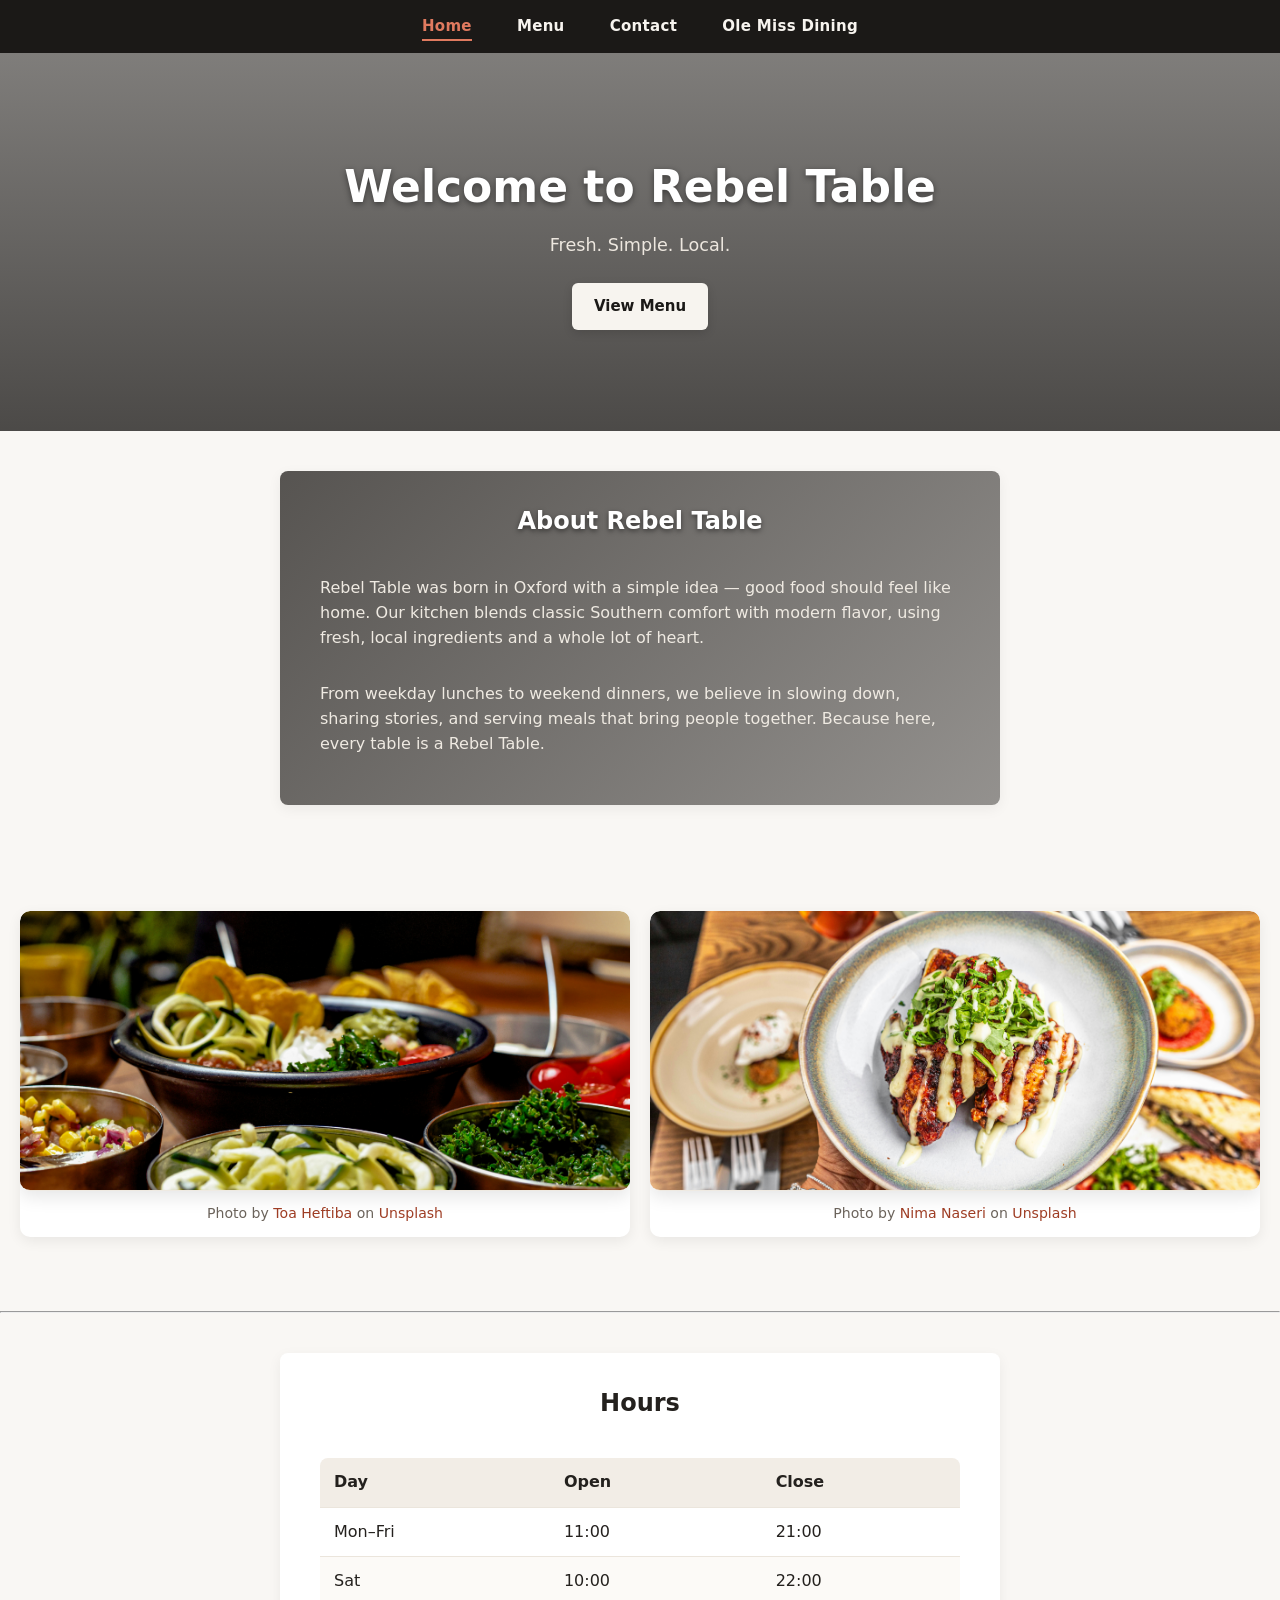
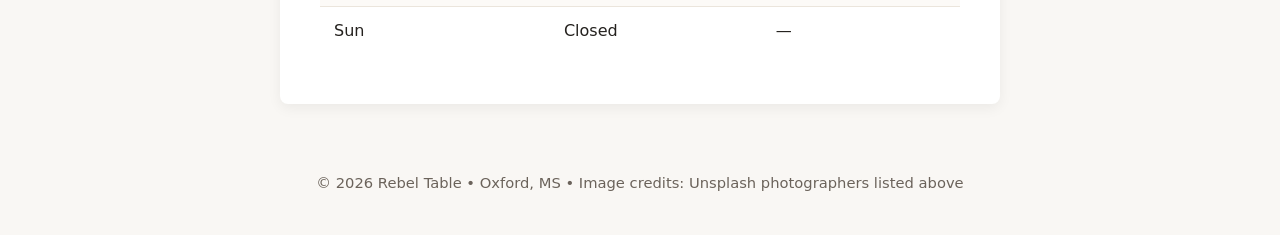
==== index.html @ c4d78fe4 "Update footer copyright year to 2026" ====
<!doctype html>
<html lang="en">
<head>
  <meta charset="utf-8">
  <title>Rebel Table | Oxford, MS</title>
  <meta name="viewport" content="width=device-width, initial-scale=1">
  <link href="css/styles.css" rel="stylesheet">
  <script src="js/main.js" defer></script>
</head>

<body>

<!-- ================= NAVIGATION ================= -->
<nav class="site-nav main-nav" aria-label="Primary">
  <ul>
    <li><a href="index.html" class="active">Home</a></li>
    <li><a href="menu.html">Menu</a></li>
    <li><a href="form.html">Contact</a></li>
    <li>
      <a href="https://olemiss.edu/student-life/campus-living/dining/"
         target="_blank" rel="noopener noreferrer">
         Ole Miss Dining
      </a>
    </li>
  </ul>
</nav>

<!-- ================= HERO SECTION ================= -->
<header class="hero">
  <h1>Welcome to Rebel Table</h1>
  <p>Fresh. Simple. Local.</p>
  <a class="btn" href="menu.html">View Menu</a>
</header>

<main>

  <!-- ================= ABOUT SECTION ================= -->
  <section class="about-section">
    <h1>About Rebel Table</h1>
    <p>
      Rebel Table was born in Oxford with a simple idea — good food should feel like home.
      Our kitchen blends classic Southern comfort with modern flavor, using fresh, local ingredients
      and a whole lot of heart.
    </p>
    <p>
      From weekday lunches to weekend dinners, we believe in slowing down, sharing stories,
      and serving meals that bring people together. Because here, every table is a Rebel Table.
    </p>
  </section>

  <!-- ================= GALLERY SECTION ================= -->
<section class="gallery" aria-label="Restaurant photos">
    <figure>
      <img src="images/Food1.jpg" alt="A bowl of fresh vegetables">
      <figcaption>
        Photo by
        <a href="https://unsplash.com/@heftiba" target="_blank" rel="noopener noreferrer">Toa Heftiba</a>
        on <a href="https://unsplash.com" target="_blank" rel="noopener noreferrer">Unsplash</a>
      </figcaption>
    </figure>

    <figure>
      <img src="images/Food2.jpg" alt="Plated entrée with greens in a bright dining room">
      <figcaption>
        Photo by
        <a href="https://unsplash.com/@nimanaseri" target="_blank" rel="noopener noreferrer">Nima Naseri</a>
        on <a href="https://unsplash.com" target="_blank" rel="noopener noreferrer">Unsplash</a>
      </figcaption>
    </figure>
  </section>

  <hr>

  <!-- ================= HOURS SECTION ================= -->
  <section class="hours-section" aria-label="Operating hours">
    <h2>Hours</h2>
    <div class="table-wrap">
      <table>
        <caption class="sr-only">Weekly operating hours</caption>
        <thead>
          <tr>
            <th scope="col">Day</th>
            <th scope="col">Open</th>
            <th scope="col">Close</th>
          </tr>
        </thead>
        <tbody>
          <tr>
            <td>Mon–Fri</td><td>11:00</td><td>21:00</td>
          </tr>
          <tr>
            <td>Sat</td><td>10:00</td><td>22:00</td>
          </tr>
          <tr>
            <td>Sun</td><td>Closed</td><td>—</td>
          </tr>
        </tbody>
      </table>
    </div>
  </section>

</main>

<!-- ================= FOOTER ================= -->
<footer>
  © 2026 Rebel Table • Oxford, MS • Image credits: Unsplash photographers listed above
</footer>

</body>
</html>
---- css/styles.css ----
/* base & reset */
*,
*::before,
*::after {
  box-sizing: border-box;
}

html,
body {
  height: 100%;
}

body {
  margin: 0;
  font-family: system-ui, -apple-system, Segoe UI, Roboto, Arial, sans-serif;
  line-height: 1.55;
  color: #24211e;
  background: #f9f7f4;
}

img {
  max-width: 100%;
  display: block;
}

a {
  color: #9e3d24;
  text-decoration: none;
}

a:hover {
  text-decoration: underline;
}

/* utilities */
.center {
  text-align: center;
}

.rounded-img {
  border-radius: 10px;
}

.sr-only {
  position: absolute;
  width: 1px;
  height: 1px;
  padding: 0;
  margin: -1px;
  overflow: hidden;
  clip: rect(0, 0, 1px, 1px);
  white-space: nowrap;
  border: 0;
}

.container {
  max-width: 960px;
  margin: 0 auto;
  padding: 24px;
}

/* navigation */
nav,
.site-nav {
  background: #1b1917;
  position: sticky;
  top: 0;
  z-index: 10;
}

nav a,
.site-nav a {
  color: #f7f4ef;
  font-weight: 600;
}

nav a:hover,
.site-nav a:hover {
  opacity: 0.85;
}

.site-nav.main-nav {
  padding: 14px 0;
  text-align: center;
}

.site-nav.main-nav ul {
  list-style: none;
  margin: 0;
  padding: 0;
}

.site-nav.main-nav li {
  display: inline-block;
  margin: 0 20px;
}

.site-nav.main-nav a {
  font-size: 15px;
  letter-spacing: 0.02em;
}

.site-nav.main-nav a.active {
  color: #e07a5f;
  border-bottom: 2px solid #e07a5f;
  padding-bottom: 4px;
}

.site-nav.main-nav a.active:hover {
  text-decoration: none;
}

/* hero */
.hero {
  background:
    linear-gradient(180deg, rgba(27, 25, 23, 0.55), rgba(27, 25, 23, 0.78)),
    url("../hero-dish.jpg") center / cover no-repeat;
  color: #fff;
  text-align: center;
  padding: 84px 20px;
  min-height: 42vh;
  display: flex;
  flex-direction: column;
  justify-content: center;
  align-items: center;
}

.hero h1 {
  font-size: clamp(28px, 5vw, 44px);
  margin: 0 0 10px;
  text-shadow: 0 2px 6px rgba(0, 0, 0, 0.45);
}

.hero p {
  font-size: 1.1rem;
  margin: 0 0 24px;
  color: #ede7df;
}

/* buttons */
.btn,
button[type="submit"] {
  display: inline-block;
  padding: 12px 22px;
  border: 0;
  border-radius: 6px;
  color: #fff;
  background: #b5462a;
  box-shadow: 0 3px 10px rgba(0, 0, 0, 0.14);
  cursor: pointer;
  font-weight: 600;
  font-size: 15px;
  transition: background 0.2s ease, transform 0.15s ease;
}

.btn:hover,
button[type="submit"]:hover {
  background: #96371f;
  text-decoration: none;
}

.hero .btn {
  background: #f7f4ef;
  color: #1b1917;
}

.hero .btn:hover {
  background: #e8e1d7;
  color: #1b1917;
}

/* content cards */
.about-section,
.hours-section,
.menu-section {
  background: #fff;
  padding: 32px 40px;
  margin: 40px auto;
  border-radius: 8px;
  box-shadow: 0 4px 14px rgba(0, 0, 0, 0.06);
  width: 85%;
  max-width: 720px;
  text-align: left;
  display: flex;
  flex-direction: column;
  align-items: center;
}

.about-section h1,
.hours-section h2,
.menu-section h1 {
  margin: 0 0 20px;
  color: #24211e;
  text-align: center;
}

.about-section {
  background:
    linear-gradient(135deg, rgba(24, 21, 18, 0.72), rgba(24, 21, 18, 0.45)),
    url("../about_bg.jpg") center / cover no-repeat;
  color: #f7f4ef;
}

.about-section h1 {
  color: #fff;
  text-shadow: 0 2px 5px rgba(0, 0, 0, 0.5);
}

.about-section p {
  color: #efeae2;
}

/* tables */
.table-wrap {
  overflow-x: auto;
  width: 100%;
}

table {
  width: 100%;
  border-collapse: collapse;
  background: #fff;
  border-radius: 8px;
  overflow: hidden;
  margin: 16px 0;
}

thead th {
  background: #f2ede6;
  color: #24211e;
  text-align: left;
  padding: 12px 14px;
  font-weight: 700;
}

tbody td {
  border-top: 1px solid #ebe5dc;
  padding: 12px 14px;
}

tbody tr:nth-child(even) {
  background: #fcfaf7;
}

/* contact form */
form {
  background: #fff;
  width: min(460px, 92vw);
  margin: 24px auto 40px;
  padding: 30px;
  border-radius: 10px;
  box-shadow: 0 6px 20px rgba(0, 0, 0, 0.06);
}

label {
  display: block;
  font-weight: 600;
  font-size: 14px;
  margin: 10px 0 6px;
  color: #36312c;
}

input[type="text"],
input[type="email"],
input[type="password"],
input[type="tel"],
textarea {
  display: block;
  width: 100%;
  padding: 10px 12px;
  border: 1px solid #d8d0c5;
  border-radius: 6px;
  background: #fcfbfa;
  font-family: inherit;
  font-size: 15px;
  margin-bottom: 14px;
}

input:focus,
textarea:focus {
  outline: none;
  background: #fff;
  border-color: #b5462a;
  box-shadow: 0 0 0 3px rgba(181, 70, 42, 0.14);
}

input:user-invalid {
  border-color: #c93b3b;
}

textarea {
  resize: vertical;
}

form button[type="submit"] {
  width: 100%;
  margin-top: 8px;
}

.form-feedback {
  margin-top: 14px;
  padding: 12px 14px;
  border-radius: 6px;
  background: #eef6f0;
  color: #235332;
  font-size: 14px;
  border: 1px solid #c7e0ce;
  display: none;
}

.form-feedback.visible {
  display: block;
}

/* figures & photo cards */
figure {
  text-align: center;
  margin: 30px auto;
}

figure img {
  width: 90%;
  max-width: 900px;
  border-radius: 10px;
  box-shadow: 0 6px 18px rgba(0, 0, 0, 0.1);
}

figcaption {
  font-size: 0.88rem;
  color: #6b635b;
  margin-top: 8px;
}

.gallery {
  display: flex;
  justify-content: center;
  align-items: flex-start;
  gap: 20px;
  flex-wrap: wrap;
  padding: 36px 20px;
}

.gallery figure,
.menu-photo figure {
  background: #fff;
  border-radius: 10px;
  box-shadow: 0 4px 14px rgba(0, 0, 0, 0.07);
  overflow: hidden;
  text-align: center;
}

.gallery figure {
  max-width: 650px;
  flex: 1 1 45%;
}

.menu-photo {
  width: 85%;
  max-width: 720px;
  margin: 40px auto;
}

.menu-photo figure {
  padding-bottom: 8px;
}

.gallery img {
  width: 100%;
  height: 280px;
  object-fit: cover;
  border-bottom: 1px solid #efeae2;
}

.menu-photo img {
  width: 100%;
  height: 340px;
  object-fit: cover;
  display: block;
  border-bottom: 1px solid #efeae2;
}

.gallery figcaption,
.menu-photo figcaption {
  padding: 12px;
  margin-top: 0;
}

/* daily special card */
.special-card {
  background: #fff;
  padding: 26px;
  margin: 30px auto;
  text-align: center;
  border-radius: 10px;
  box-shadow: 0 4px 14px rgba(0, 0, 0, 0.07);
  max-width: 600px;
}

/* thank you page */
.thankyou-wrapper {
  min-height: 80vh;
  display: flex;
  justify-content: center;
  align-items: center;
  text-align: center;
  background-color: #f9f7f4;
}

.thankyou-card {
  background-color: #fff;
  padding: 48px 56px;
  border-radius: 10px;
  box-shadow: 0 6px 20px rgba(0, 0, 0, 0.07);
  max-width: 580px;
  width: 90%;
}

.thankyou-card h1 {
  color: #24211e;
  margin-bottom: 14px;
  font-size: 2rem;
}

.thankyou-card p {
  color: #5c544d;
  margin-bottom: 24px;
  font-size: 1rem;
}

/* footer */
footer {
  color: #6b635b;
  text-align: center;
  padding: 28px 16px 40px;
  font-size: 0.92rem;
}

@media (max-width: 640px) {
  .container {
    padding: 18px;
  }

  .site-nav.main-nav li {
    margin: 0 10px;
  }

  .gallery img {
    height: 220px;
  }

  .menu-photo img {
    height: 240px;
  }
}
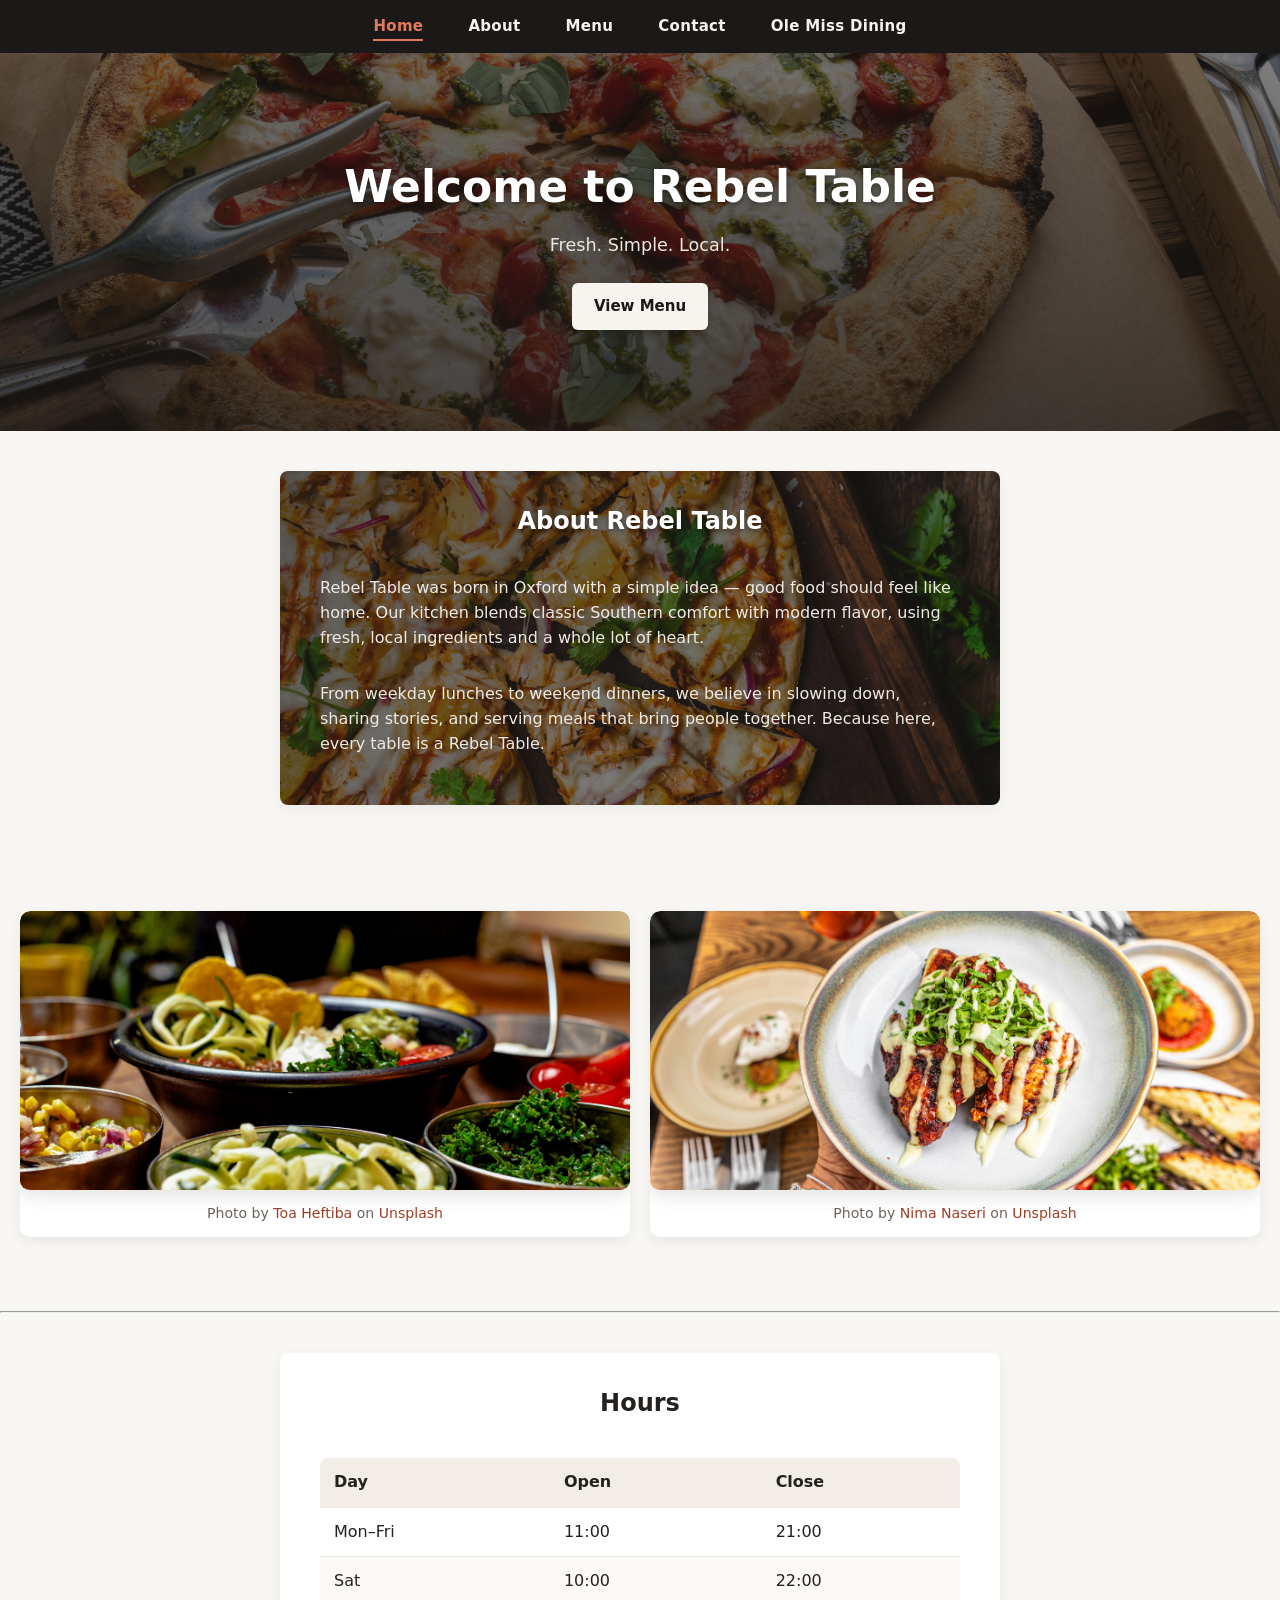
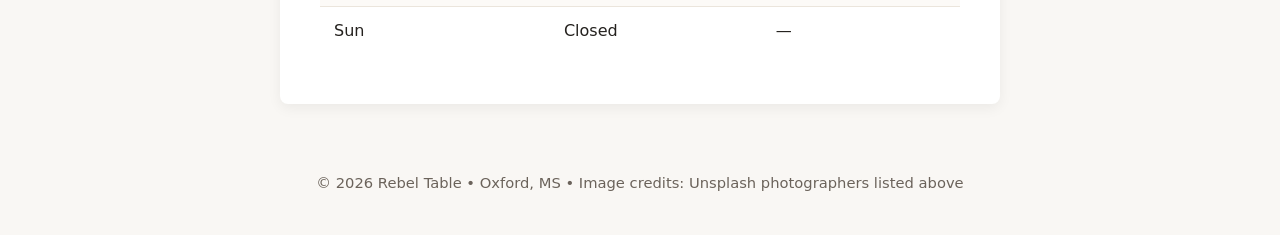
==== commit 81322721: "Add About link to navigation in index.html" ====
--- a/index.html
+++ b/index.html
@@ -14,6 +14,7 @@
 <nav class="site-nav main-nav" aria-label="Primary">
   <ul>
     <li><a href="index.html" class="active">Home</a></li>
+    <li><a href="about.html">About</a></li>
     <li><a href="menu.html">Menu</a></li>
     <li><a href="form.html">Contact</a></li>
     <li>
@@ -24,7 +25,6 @@
     </li>
   </ul>
 </nav>
-
 <!-- ================= HERO SECTION ================= -->
 <header class="hero">
   <h1>Welcome to Rebel Table</h1>
--- a/css/styles.css
+++ b/css/styles.css
@@ -114,7 +114,7 @@
 .hero {
   background:
     linear-gradient(180deg, rgba(27, 25, 23, 0.55), rgba(27, 25, 23, 0.78)),
-    url("../hero-dish.jpg") center / cover no-repeat;
+    url("../images/hero-dish.jpg") center / cover no-repeat;
   color: #fff;
   text-align: center;
   padding: 84px 20px;
@@ -123,6 +123,12 @@
   flex-direction: column;
   justify-content: center;
   align-items: center;
+}
+
+.about-hero {
+  background:
+    linear-gradient(180deg, rgba(27, 25, 23, 0.55), rgba(27, 25, 23, 0.78)),
+    url("../images/About_2.jpg") center / cover no-repeat;
 }
 
 .hero h1 {
@@ -197,7 +203,7 @@
 .about-section {
   background:
     linear-gradient(135deg, rgba(24, 21, 18, 0.72), rgba(24, 21, 18, 0.45)),
-    url("../about_bg.jpg") center / cover no-repeat;
+    url("../images/about_bg.jpg") center / cover no-repeat;
   color: #f7f4ef;
 }
 
@@ -210,6 +216,36 @@
   color: #efeae2;
 }
 
+/* about page story card (about.html only) */
+.about-story {
+  background:
+    linear-gradient(135deg, rgba(24, 21, 18, 0.85), rgba(24, 21, 18, 0.80)),
+    url("../images/about_bg.jpg") center / cover no-repeat;
+  align-items: stretch;
+}
+
+.about-story h2,
+.about-story h3 {
+  color: #fff;
+  text-align: center;
+  text-shadow: 0 2px 5px rgba(0, 0, 0, 0.5);
+}
+
+.about-story h2 {
+  margin: 0 0 16px;
+}
+
+.about-story h3 {
+  margin: 28px 0 8px;
+}
+/* about page closing call to action */
+.about-cta {
+  padding: 16px 20px 48px;
+}
+
+.about-cta h2 {
+  margin: 0 0 18px;
+}
 /* tables */
 .table-wrap {
   overflow-x: auto;
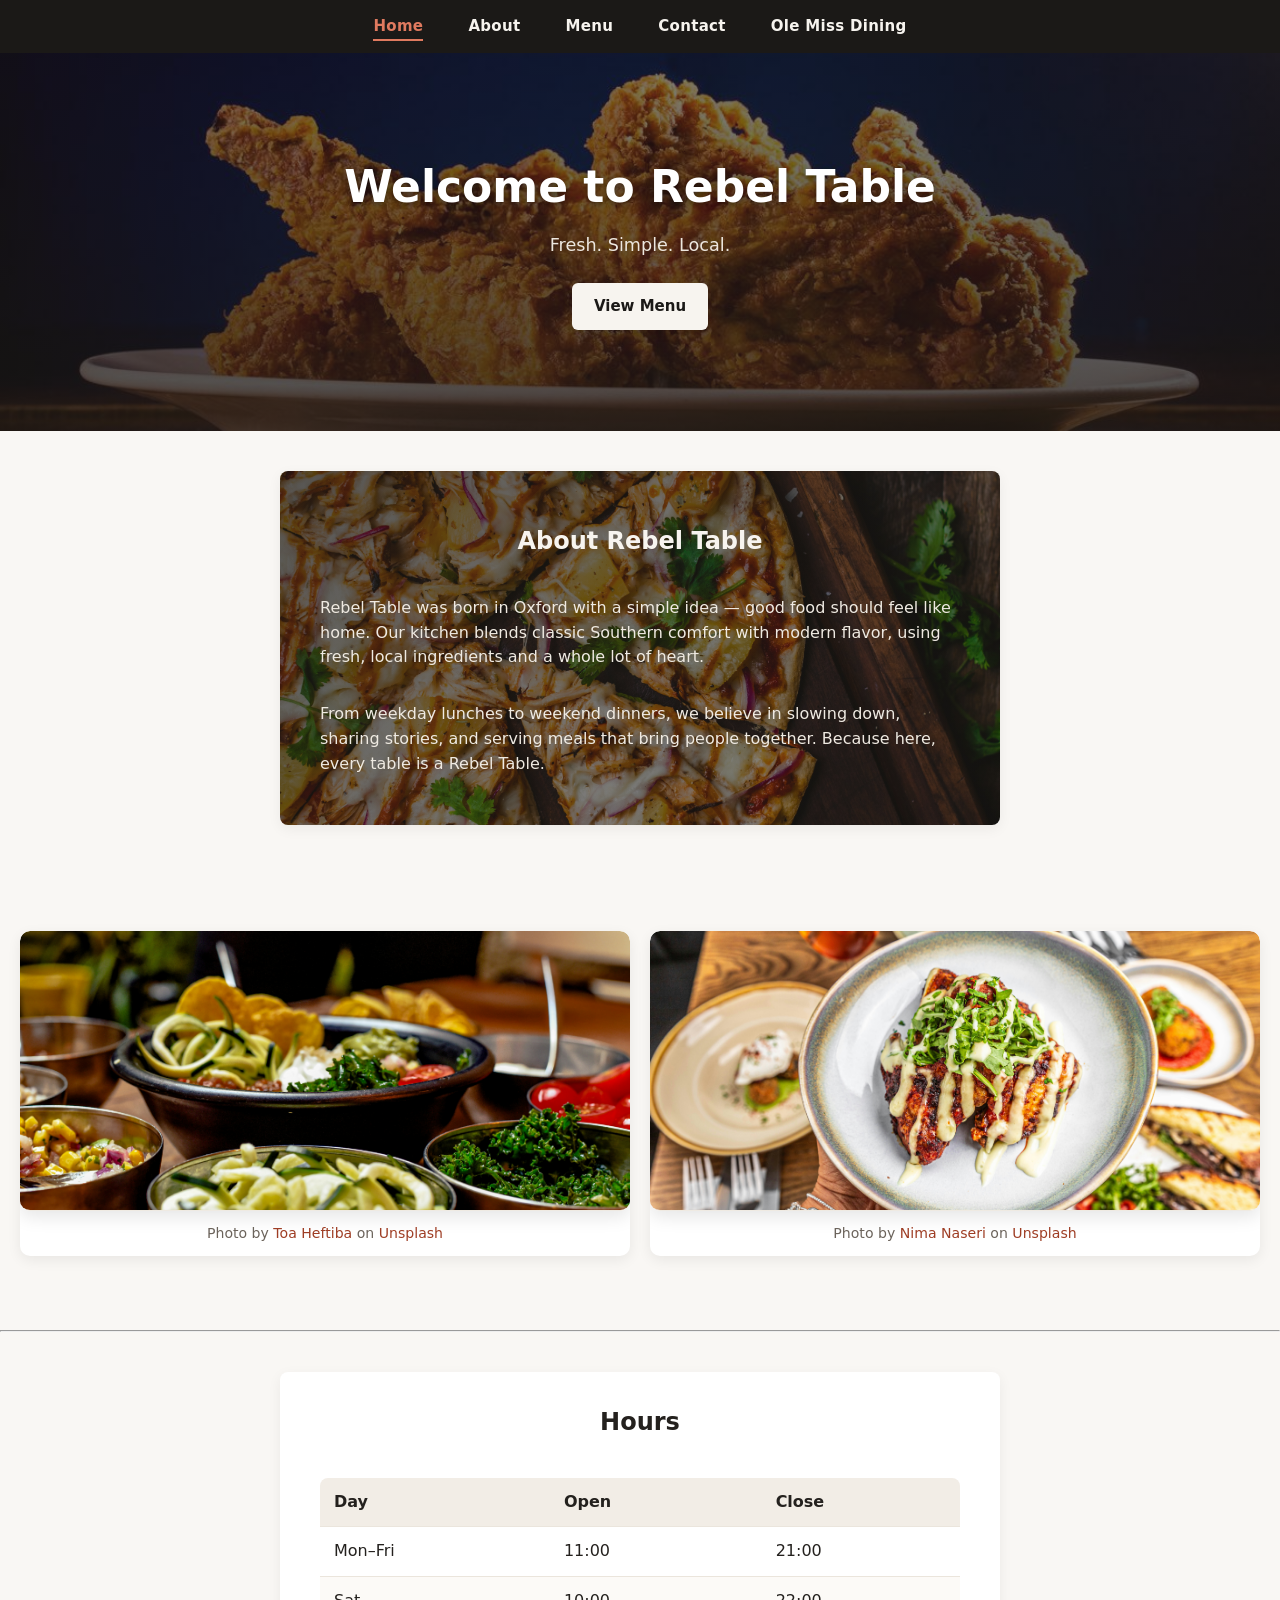
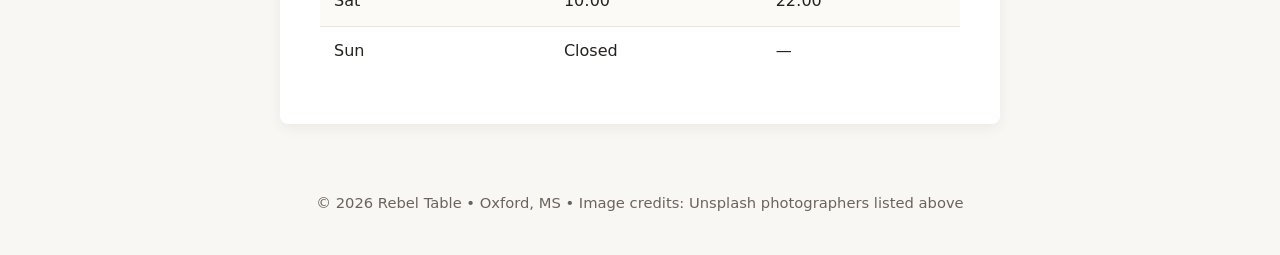
==== commit eb86b26d: "Change heading from h1 to h2 in about section" ====
--- a/index.html
+++ b/index.html
@@ -36,7 +36,7 @@
 
   <!-- ================= ABOUT SECTION ================= -->
   <section class="about-section">
-    <h1>About Rebel Table</h1>
+    <h2>About Rebel Table</h2>
     <p>
       Rebel Table was born in Oxford with a simple idea — good food should feel like home.
       Our kitchen blends classic Southern comfort with modern flavor, using fresh, local ingredients
--- a/css/styles.css
+++ b/css/styles.css
@@ -114,7 +114,7 @@
 .hero {
   background:
     linear-gradient(180deg, rgba(27, 25, 23, 0.55), rgba(27, 25, 23, 0.78)),
-    url("../images/hero-dish.jpg") center / cover no-repeat;
+    url("../images/Chicken.jpg") center / cover no-repeat;
   color: #fff;
   text-align: center;
   padding: 84px 20px;
@@ -269,6 +269,15 @@
   font-weight: 700;
 }
 
+tbody th {
+  background: #e8e1d7;
+  color: #24211e;
+  padding: 14px 16px;
+  text-align: left;
+  font-weight: 700;
+  letter-spacing: 0.03em;
+}
+
 tbody td {
   border-top: 1px solid #ebe5dc;
   padding: 12px 14px;
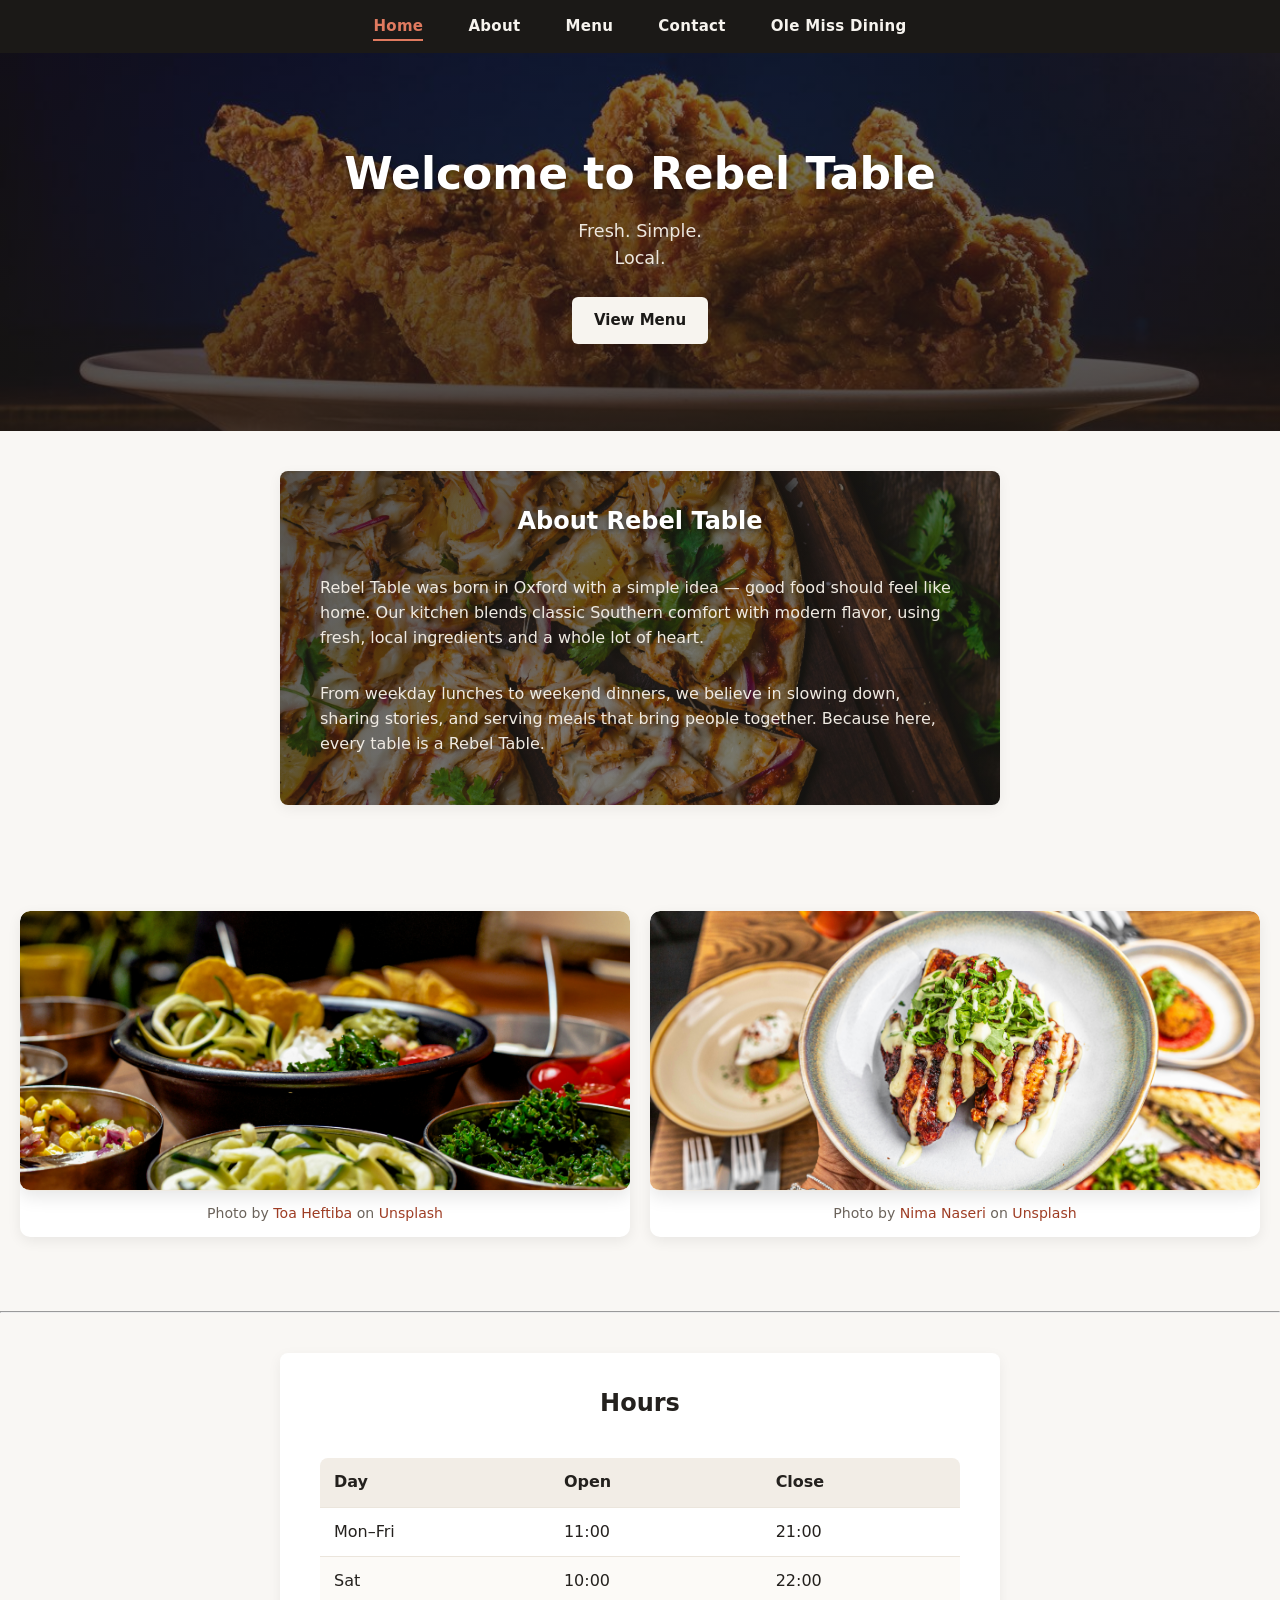
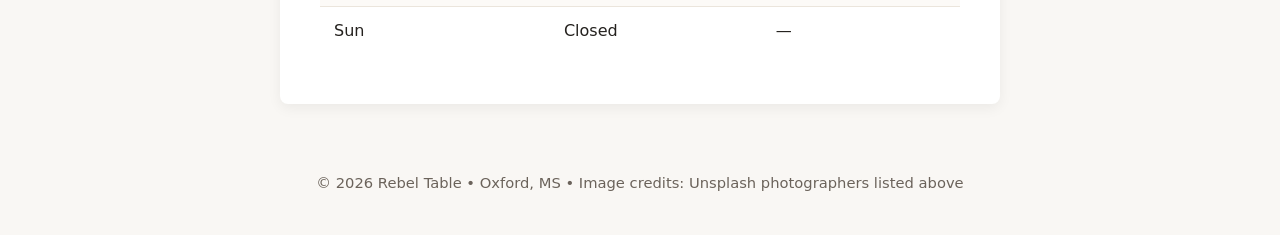
==== commit fc972843: "Update hero section text formatting" ====
--- a/index.html
+++ b/index.html
@@ -28,7 +28,7 @@
 <!-- ================= HERO SECTION ================= -->
 <header class="hero">
   <h1>Welcome to Rebel Table</h1>
-  <p>Fresh. Simple. Local.</p>
+  <p>Fresh. Simple.<br>Local.</p>
   <a class="btn" href="menu.html">View Menu</a>
 </header>
 
--- a/css/styles.css
+++ b/css/styles.css
@@ -192,9 +192,9 @@
   align-items: center;
 }
 
-.about-section h1,
+.about-section h2,
 .hours-section h2,
-.menu-section h1 {
+.menu-section h2 {
   margin: 0 0 20px;
   color: #24211e;
   text-align: center;
@@ -207,7 +207,7 @@
   color: #f7f4ef;
 }
 
-.about-section h1 {
+.about-section h2 {
   color: #fff;
   text-shadow: 0 2px 5px rgba(0, 0, 0, 0.5);
 }
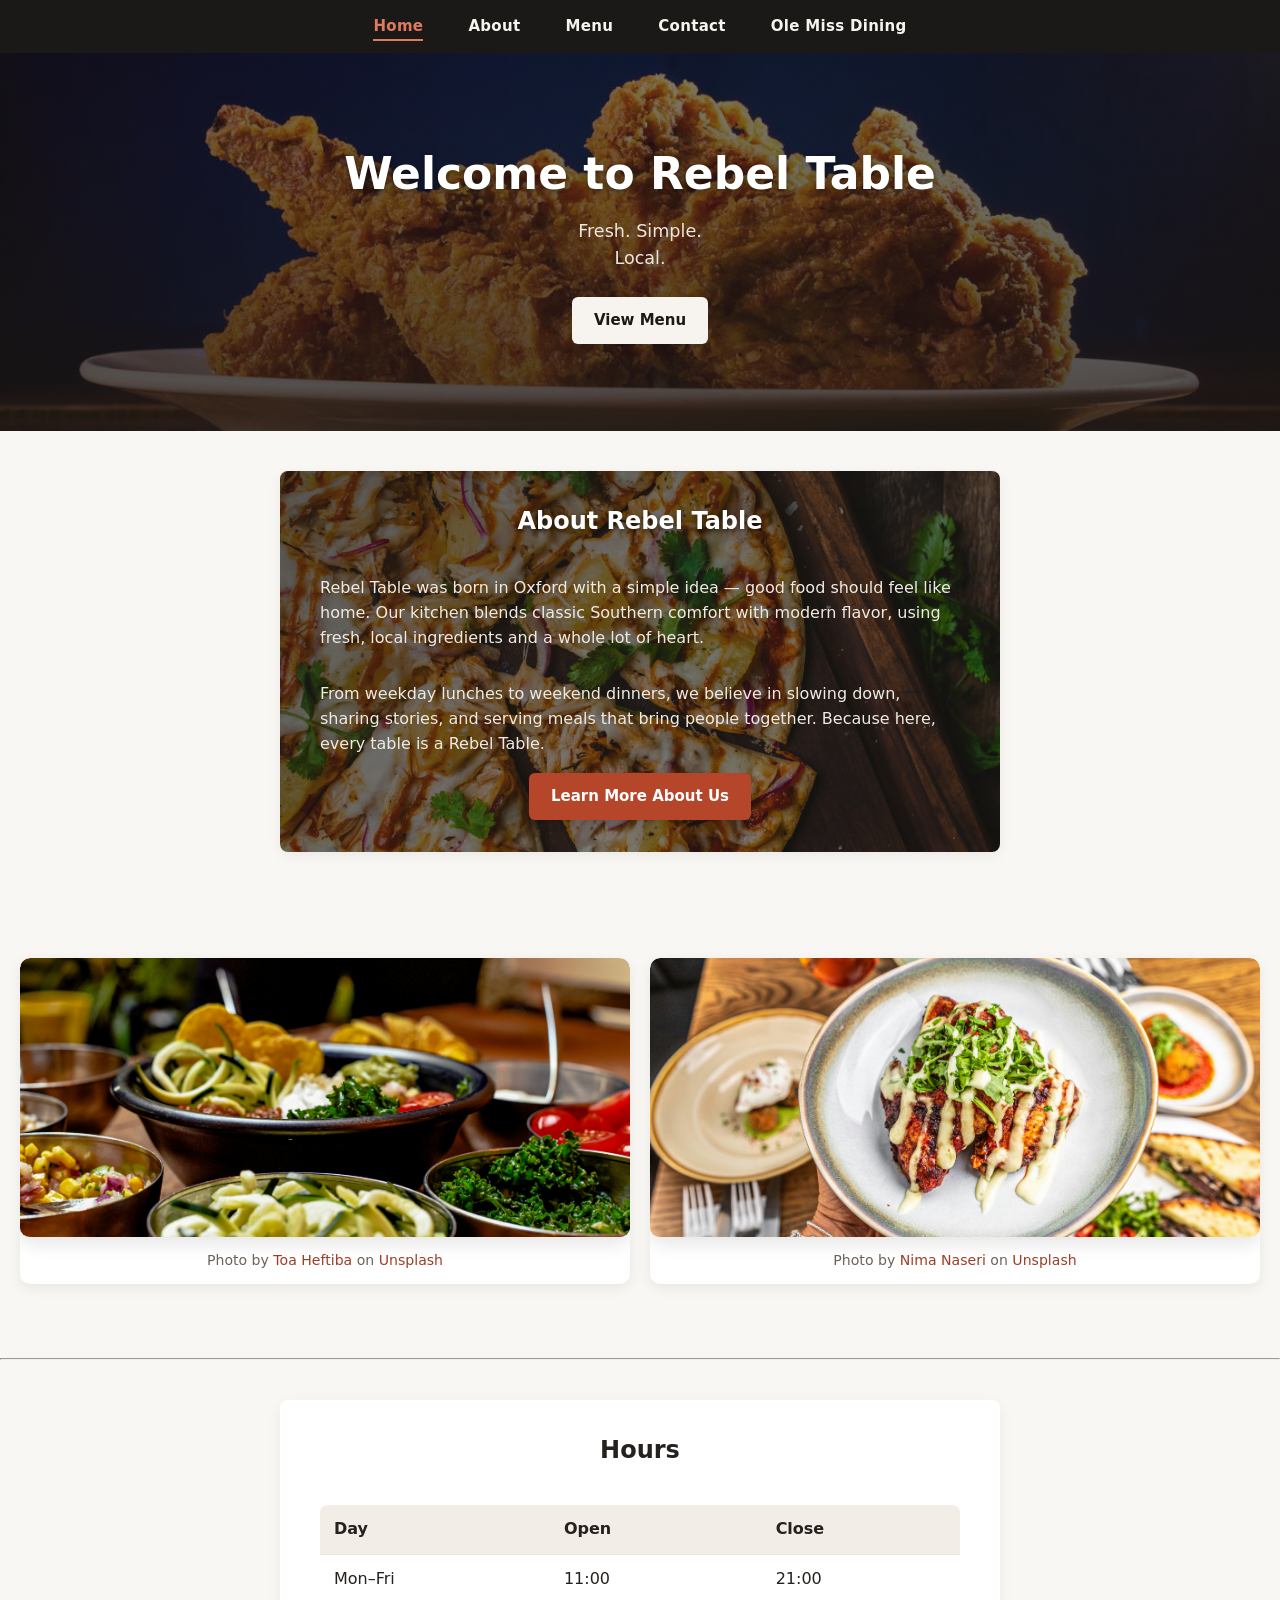
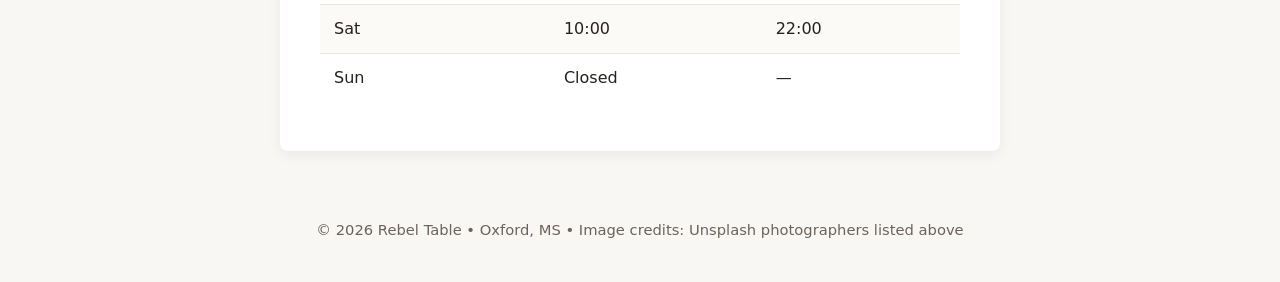
==== commit 4d21dd2d: "Add 'Learn More About Us' button to index.html" ====
--- a/index.html
+++ b/index.html
@@ -46,6 +46,7 @@
       From weekday lunches to weekend dinners, we believe in slowing down, sharing stories,
       and serving meals that bring people together. Because here, every table is a Rebel Table.
     </p>
+    <a class="btn" href="about.html">Learn More About Us</a>
   </section>
 
   <!-- ================= GALLERY SECTION ================= -->
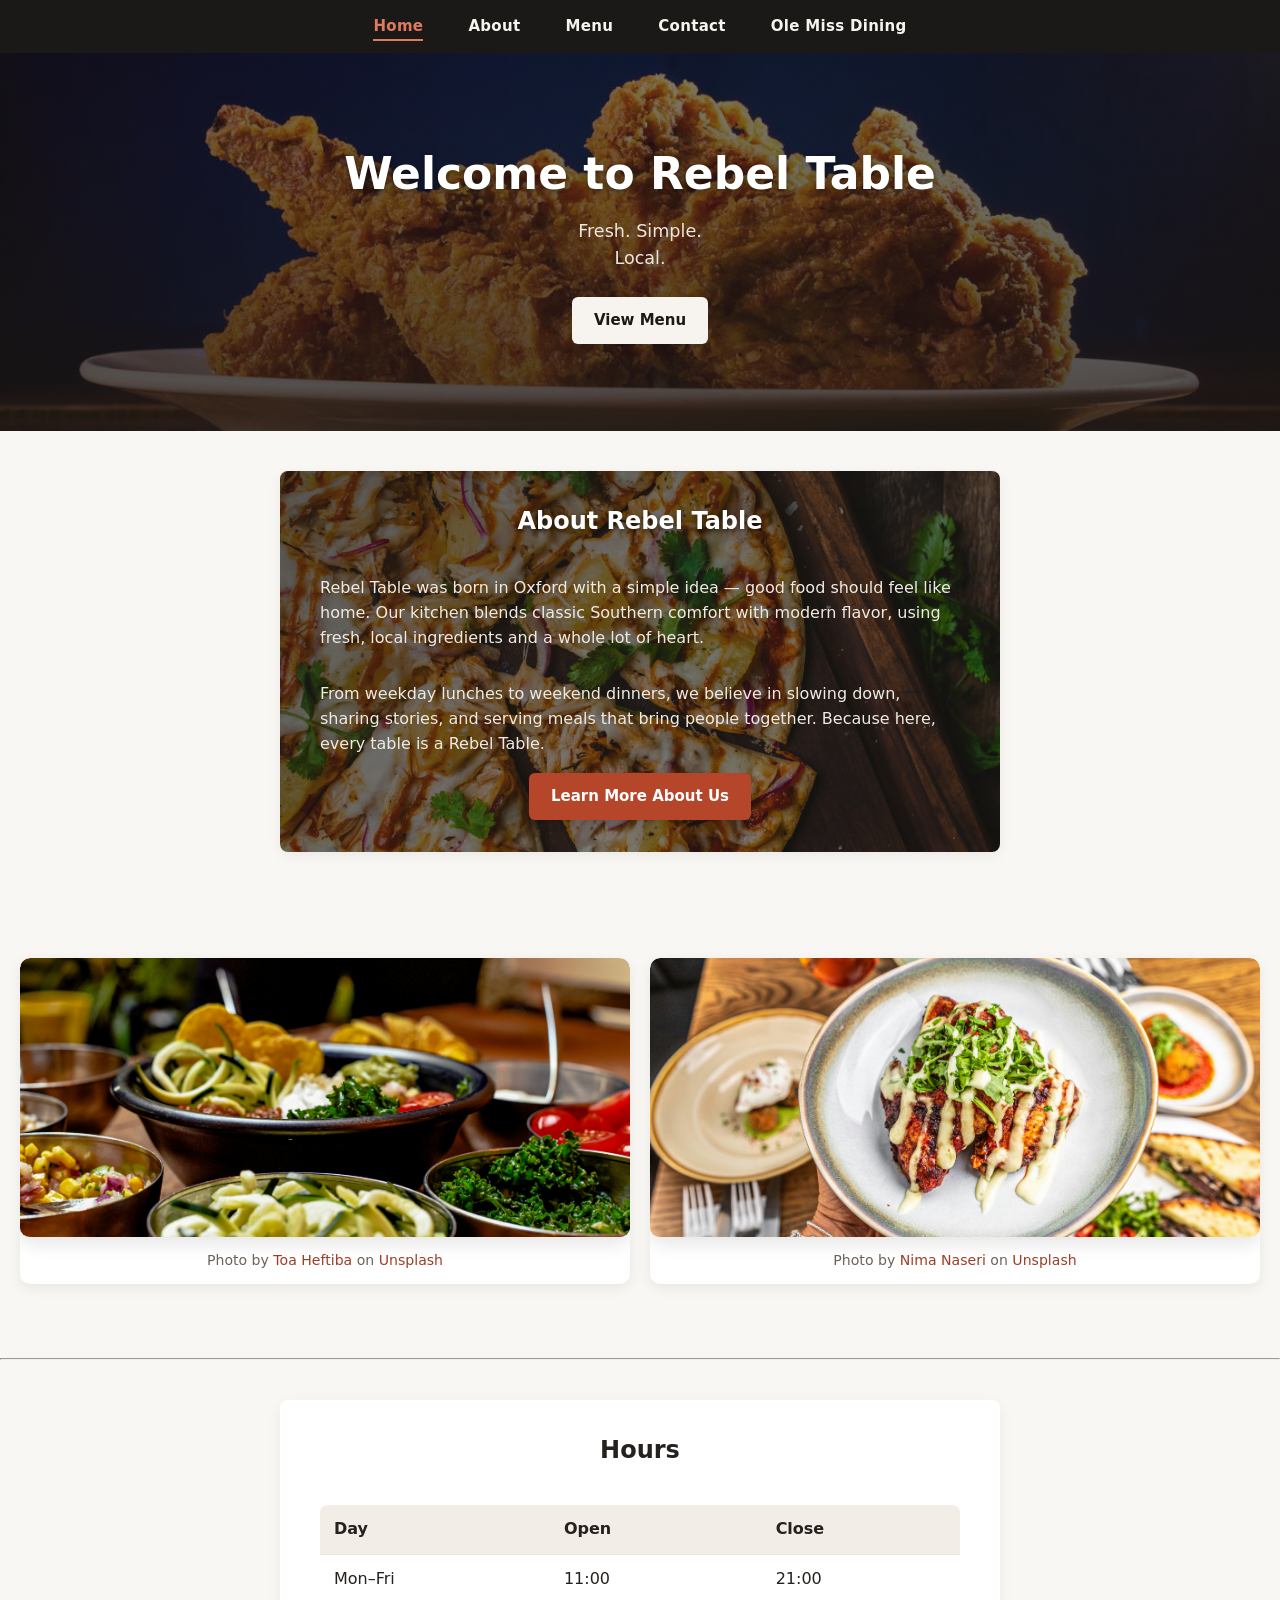
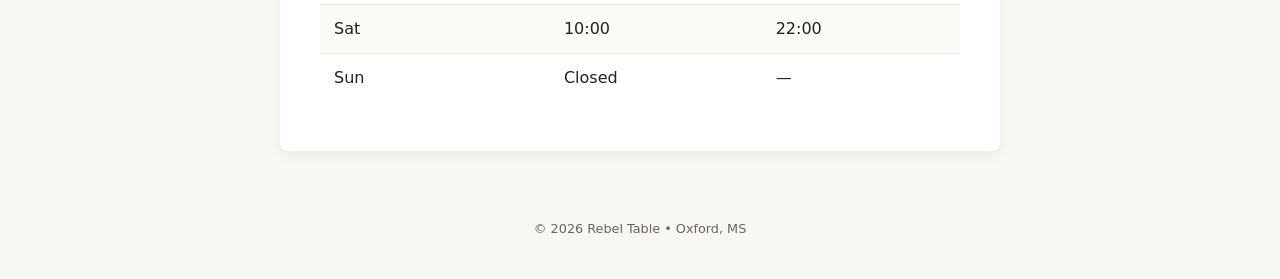
==== commit b43dea88: "Fix copyright symbol in footer Updated copyright symbol in footer." ====
--- a/index.html
+++ b/index.html
@@ -104,7 +104,7 @@
 
 <!-- ================= FOOTER ================= -->
 <footer>
-  © 2026 Rebel Table • Oxford, MS • Image credits: Unsplash photographers listed above
+  &copy; 2026 Rebel Table • Oxford, MS
 </footer>
 
 </body>
--- a/css/styles.css
+++ b/css/styles.css
@@ -477,7 +477,7 @@
   color: #6b635b;
   text-align: center;
   padding: 28px 16px 40px;
-  font-size: 0.92rem;
+  font-size: 0.8rem;
 }
 
 @media (max-width: 640px) {
